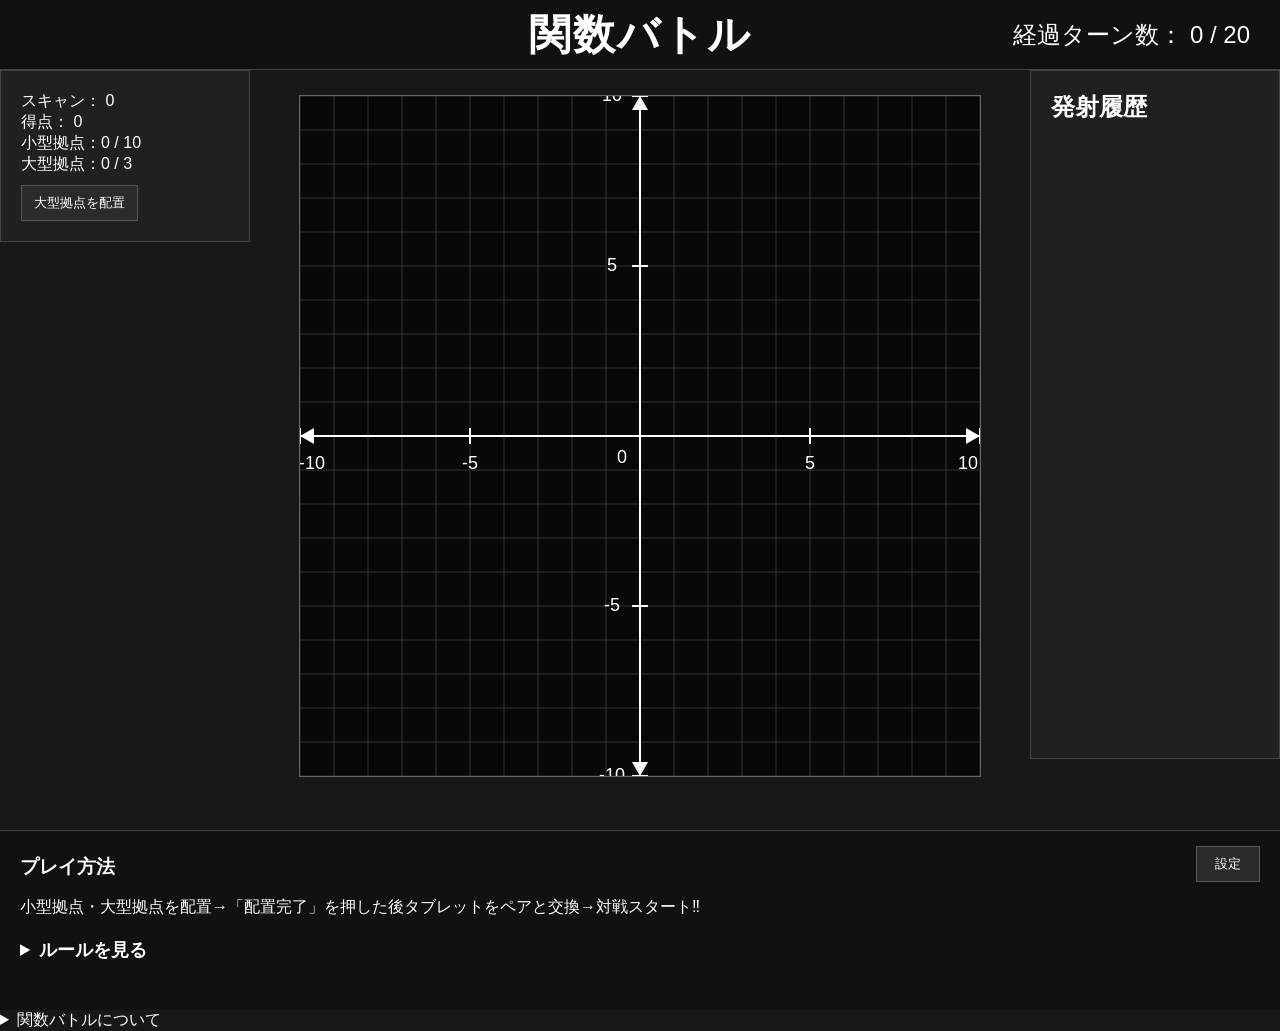
==== index.html @ 6e5b4ac6 "Add files via upload" ====
<!DOCTYPE html>
<html lang="ja">
<head>
    <meta
    name="description"
    content="関数バトルは、一次関数 y=ax+b を使って相手の拠点を攻撃する中学生向けの無料数学学習ゲームです。関数を実際に使いながら楽しく学べます。">
    <meta charset="UTF-8">
    <meta name="viewport" content="width=device-width, initial-scale=1.0">

<title>関数バトル｜一次関数を使って対戦する無料学習ゲーム</title>

    <link rel="stylesheet" href="style.css">
</head>

<body>

<header>
    <h1>関数バトル</h1>

    <div class="turnCounter">
        経過ターン数：
        <span id="turn">0</span>
        /
        <span id="turnLimit">20</span>
    </div>
</header>


<div class="container">

    <!-- =====================
         左
         ===================== -->

    <aside class="left">

        <p>
            スキャン：
            <span id="scan">0</span>
        </p>

        <p>
            得点：
            <span id="score">0</span>
        </p>

        <p id="placeCount">
            小型拠点：0 / 10
        </p>

        <p id="largePlaceCount">
            大型拠点：0 / 3
        </p>


        <button id="largePlaceBtn">
            大型拠点を配置
        </button>

        <button id="finishBtn">
            配置完了
        </button>


        <!-- =====================
             通常ビーム
             ===================== -->

        <div id="attackArea">

            <h3>通常ビーム</h3>

            <div class="inputArea">

                y =

                <input
                    type="text"
                    id="a"
                    placeholder="a"
                >

                x +

                <input
                    type="text"
                    id="b"
                    placeholder="b"
                >

            </div>

            <button id="fireBtn">
                発射
            </button>


            <!-- =====================
                 反比例ビーム
                 ===================== -->

            <div class="specialAttack">

                <h3>反比例ビーム</h3>

                <div class="inputArea">

                    y =

                    <input
                        type="number"
                        id="inverseA"
                        placeholder="a"
                    >

                    / x +

                    <input
                        type="number"
                        id="inverseB"
                        placeholder="b"
                    >

                </div>

                <button id="inverseFireBtn">
                    発射
                </button>

            </div>


            <!-- =====================
                 スキャンビーム
                 ===================== -->

            <div class="specialAttack">

                <h3>スキャンビーム</h3>

                <div class="inputArea">

                    x =

                    <input
                        type="number"
                        id="scanX"
                        placeholder="x"
                    >

                </div>

                <button id="scanFireBtn">
                    スキャン
                </button>

            </div>


<button
    id="revealRemainingBtn"
    style="display: none;"
>
    残りの拠点を確認
</button>

        </div>

    </aside>


    <!-- =====================
         中央
         ===================== -->

    <main class="center">

        <canvas
            id="gameCanvas"
            width="680"
            height="680">
        </canvas>

    </main>


    <!-- =====================
         右
         ===================== -->

    <aside class="right">

        <h2>発射履歴</h2>

        <div id="log"></div>

    </aside>

</div>


<!-- =====================
     ルール
     ===================== -->

<footer>

    <button id="settingsBtn">
        設定
    </button>

        <h3>プレイ方法</h3>

    <p>
        小型拠点・大型拠点を配置→「配置完了」を押した後タブレットをペアと交換→対戦スタート‼
    </p>

     <details class="rules">

        <summary>
            ルールを見る
        </summary>


        <div class="rulesContent">

    <p>
        関数を発射して相手の拠点を探し出そう。
    </p>

    <p>
        通常ビーム y=ax+b は1ターン消費します。
        同じ式は再使用してもターンを消費しません。
    </p>

    <p>
        同じ傾きの通常ビームは5回まで使用できます。
    </p>

    <p>
        小型拠点は通常ビームを正確に当てることで破壊できます。
    </p>

    <p>
        反比例ビーム y=a/x+b は2ターン消費します。
        小型拠点はビームから±1以内で発見できます。
    </p>

    <p>
        スキャンビーム x=○ はスキャン権を1消費し、
        ターンを消費せずに使用できます。
    </p>

    <p>
        反比例ビーム・スキャンビームが大型拠点の枠または内部に触れると、
        大型拠点全体が可視化されます。
    </p>

    <p>
        大型拠点は2つの頂点に命中すると破壊されます。
        大型拠点を破壊するとスキャン権を1獲得します。
    </p>

    <p>
        制限ターン終了時に得点の多いプレイヤーが勝利します。
        すべての拠点を破壊した場合は、
        破壊までの消費ターンが少ないプレイヤーが勝利します。
    </p>

            </div>

    </details>

</footer>

<details class="aboutGame">

    <summary>
        関数バトルについて
    </summary>

    <p>
        関数バトルは、中学生向けの一次関数学習ゲームです。
        y=ax+bの一次関数を使って相手の拠点を探し、
        数学をゲーム感覚で学べます。
    </p>

</details>

<!-- =====================
     タブレット交換画面
     ===================== -->

<div id="swapScreen">

    <div id="swapMessage">

        <p>
            タブレットを交換してください
        </p>

        <button id="showGameBtn">
            交換したらゲームを表示
        </button>

    </div>

</div>


<!-- =====================
     設定画面
     ===================== -->

<div id="settingsScreen">

    <div id="settingsBox">

        <h2>ゲーム設定</h2>

        <label>
            小型拠点数
            <input
                type="number"
                id="settingSmall"
                min="1"
                max="20"
            >
        </label>

        <label>
            大型拠点数
            <input
                type="number"
                id="settingLarge"
                min="1"
                max="10"
            >
        </label>

        <label>
            制限ターン
            <input
                type="number"
                id="settingTurns"
                min="5"
                max="100"
            >
        </label>

        <div class="settingsButtons">

            <button id="saveSettingsBtn">
                保存
            </button>

            <button id="cancelSettingsBtn">
                キャンセル
            </button>

        </div>

    </div>

</div>


<script src="script.js"></script>

</body>
</html>
---- style.css ----
*{
    margin:0;
    padding:0;
    box-sizing:border-box;
}


body{

    background:#181818;

    color:white;

    font-family:sans-serif;

    min-height:100vh;

}


/* =====================
   ヘッダー
   ===================== */

header{

    background:#111;

    color:white;

    height:70px;

    display:flex;

    justify-content:center;

    align-items:center;

    position:relative;

    border-bottom:1px solid #444;

}


header h1{

    font-size:42px;

    letter-spacing:2px;

}


.turnCounter{

    position:absolute;

    right:30px;

    font-size:24px;

}


/* =====================
   メイン
   ===================== */

.container{

    display:flex;

    align-items:flex-start;

    min-height:760px;

}


.left,
.right{

    background:#202020;

    border:1px solid #444;

    padding:20px;

}


.left{

    width:250px;

}


.center{

    flex:1;

    background:#181818;

    display:flex;

    justify-content:center;

    align-items:flex-start;

    padding-top:25px;

}


.right{

    width:250px;

}


/* =====================
   Canvas
   ===================== */

canvas{

    background:#111;

    border:1px solid #666;

    display:block;

}


/* =====================
   ボタン
   ===================== */

button{

    background:#2b2b2b;

    color:white;

    border:1px solid #555;

    padding:8px 12px;

    cursor:pointer;

}


button:hover{

    background:#3a3a3a;

}


.left button{

    margin-top:10px;

}


#largePlaceBtn{

    display:block;

}


#finishBtn{

    display:none;

}


/* =====================
   入力
   ===================== */

.inputArea{

    margin-top:10px;

}


input{

    background:#111;

    color:white;

    border:1px solid #555;

    padding:6px;

    width:65px;

}


/* =====================
   攻撃エリア
   ===================== */

#attackArea{

    display:none;

}


.specialAttack{

    margin-top:30px;

    padding-top:15px;

    border-top:1px solid #444;

}


.specialAttack h3{

    margin-bottom:5px;

}


/* =====================
   もう一度対戦
   ===================== */

#rematchBtn{

    display:none;

    margin-top:25px;

    width:100%;

    padding:12px;

    font-size:16px;

}


/* =====================
   発射履歴
   ===================== */

#log{

    margin-top:15px;

    height:600px;

    overflow-y:auto;

}


#log div{

    padding:5px;

}


/* =====================
   フッター・ルール
   ===================== */

footer{

    position:relative;

    background:#111;

    color:white;

    border-top:1px solid #444;

    padding:20px;

    min-height:180px;

    line-height:1.7;

}


footer h3{

    margin-bottom:10px;

}


footer p{

    margin-bottom:10px;

}


/* =====================
   設定ボタン
   ===================== */

#settingsBtn{

    position:absolute;

    top:15px;

    right:20px;

    padding:8px 18px;

}


/* =====================
   タブレット交換画面
   ===================== */

#swapScreen{

    position:fixed;

    top:0;

    left:0;

    width:100vw;

    height:100vh;

    background:#080808;

    z-index:99999;

    display:none;

    align-items:center;

    justify-content:center;

}


#swapMessage{

    color:white;

    text-align:center;

    font-size:24px;

}


#showGameBtn{

    display:block;

    margin:30px auto 0;

    padding:14px 28px;

    font-size:18px;

    cursor:pointer;

    background:#222;

    color:white;

    border:1px solid #555;

}


/* =====================
   設定画面
   ===================== */

#settingsScreen{

    position:fixed;

    top:0;

    left:0;

    width:100vw;

    height:100vh;

    background:rgba(0,0,0,0.85);

    z-index:100000;

    display:none;

    align-items:center;

    justify-content:center;

}


#settingsBox{

    background:#202020;

    border:1px solid #666;

    padding:30px;

    width:350px;

}


#settingsBox h2{

    margin-bottom:20px;

    text-align:center;

}


#settingsBox label{

    display:flex;

    justify-content:space-between;

    align-items:center;

    margin-bottom:15px;

}


#settingsBox input{

    width:80px;

}


.settingsButtons{

    display:flex;

    justify-content:center;

    gap:15px;

    margin-top:25px;

}

/* =====================
   折り畳みルール
   ===================== */

.rules {

    margin-top: 15px;

}


.rules summary {

    cursor: pointer;

    font-size: 18px;

    font-weight: bold;

    user-select: none;

}


.rulesContent {

    margin-top: 10px;

}
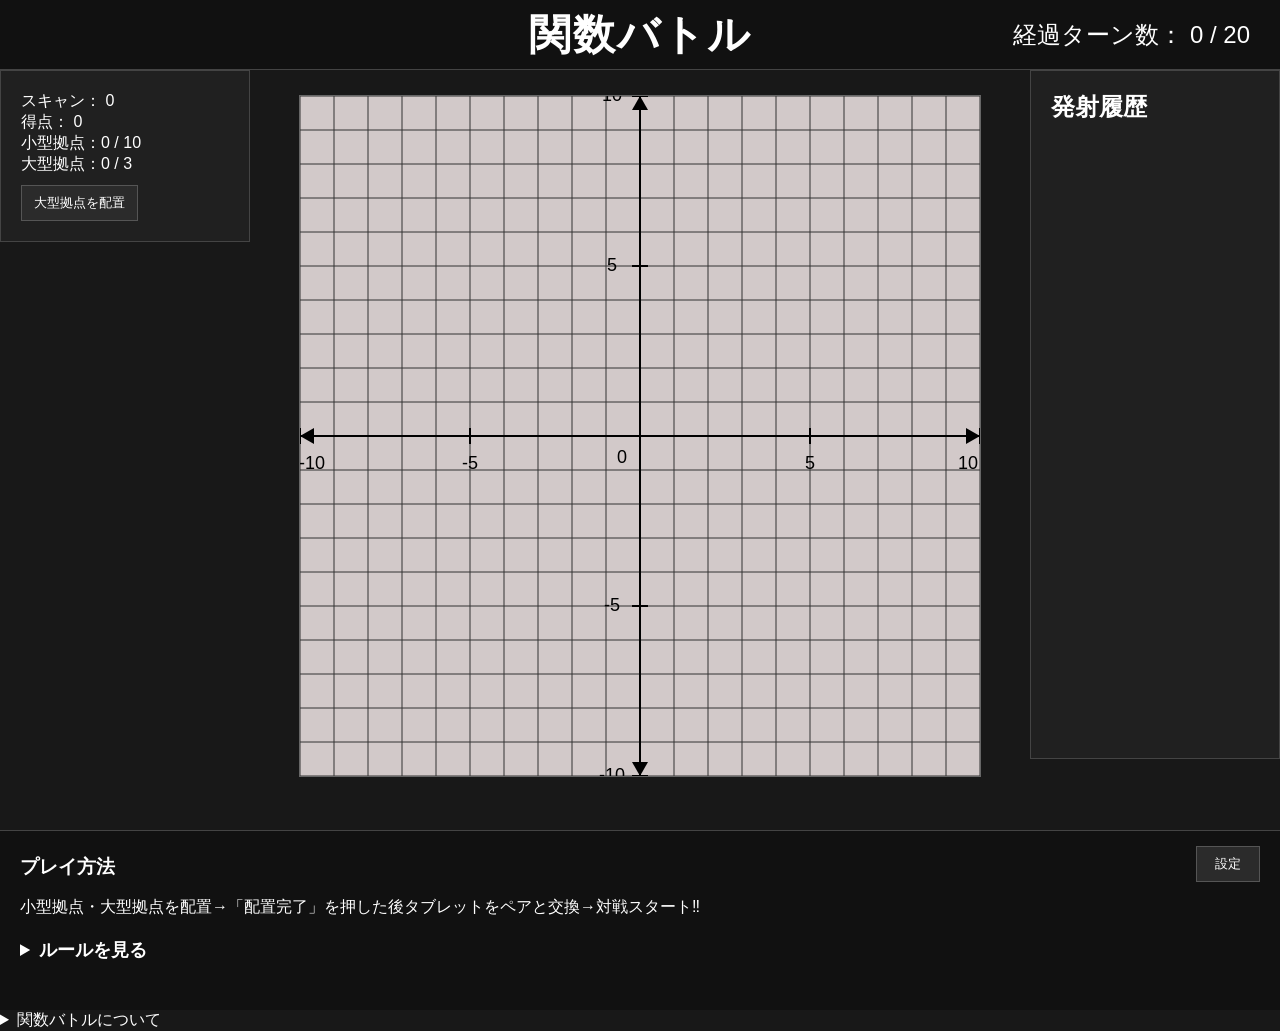
==== commit 635c7de2: "Update index.html" ====
--- a/index.html
+++ b/index.html
@@ -3,7 +3,7 @@
 <head>
     <meta
     name="description"
-    content="関数バトルは、一次関数 y=ax+b を使って相手の拠点を攻撃する中学生向けの無料数学学習ゲームです。関数を実際に使いながら楽しく学べます。">
+    content="関数バトルは、一次関数を使って相手の拠点を攻撃する中学生向けの無料数学学習ゲームです。数学学習の導入に適しています。">
     <meta charset="UTF-8">
     <meta name="viewport" content="width=device-width, initial-scale=1.0">
 
@@ -282,7 +282,12 @@
     <p>
         関数バトルは、中学生向けの一次関数学習ゲームです。
         y=ax+bの一次関数を使って相手の拠点を探し、
-        数学をゲーム感覚で学べます。
+        数学をゲーム感覚で学べます。関数バトルは、中学校で
+        習う一次関数をゲーム形式で楽しく学べる数学学習ゲームです。
+        退屈になりがちなグラフの計算（y=ax+b）を、対戦型の
+        シューティングゲーム感覚でプレイすることで、自然と傾きや
+        切片の概念が身につきます。学校の授業のタブレット学習や、
+        自宅での復習におすすめの無料ゲームです。
     </p>
 
 </details>
@@ -368,4 +373,4 @@
 <script src="script.js"></script>
 
 </body>
-</html>+</html>
